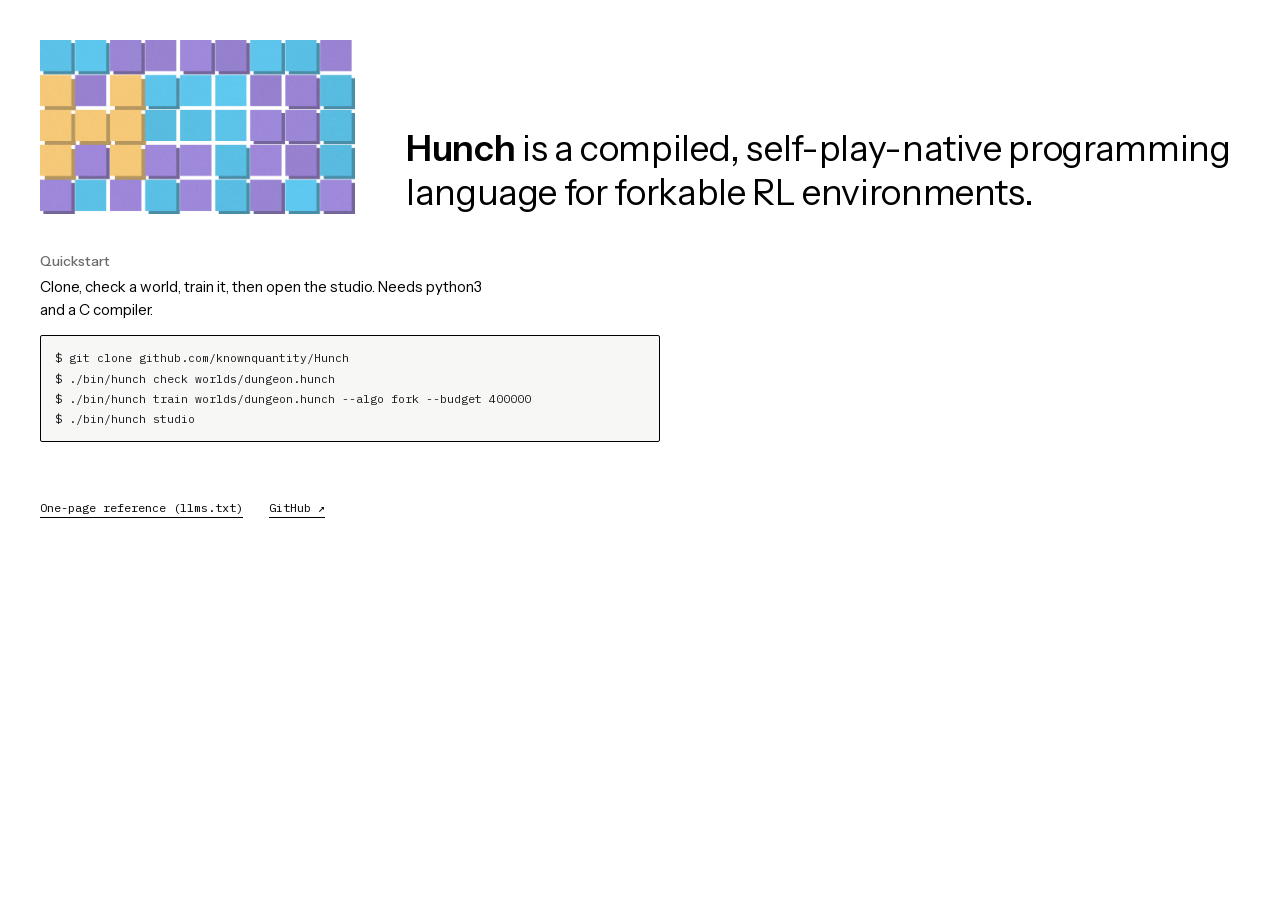
==== site/index.html @ 7365aa73 "Hunch: a small language for RL and self-play worlds Write the rules of a world in one file and leave" ====
<!doctype html>
<html lang="en">
<head>
<meta charset="utf-8">
<meta name="viewport" content="width=device-width, initial-scale=1">
<title>Hunch</title>
<meta name="description" content="Zero-dependency language for forkable RL environments">
<link rel="icon" href="favicon.ico?v=3" sizes="16x16 32x32 48x48" type="image/x-icon">
<link rel="icon" type="image/png" sizes="32x32" href="assets/icon-32.png">
<link rel="apple-touch-icon" href="assets/icon-180.png">
<link rel="alternate" type="text/plain" href="llms.txt" title="Hunch — one page, complete">

<meta property="og:site_name" content="Hunch">
<meta property="og:type" content="website">
<meta property="og:title" content="Hunch">
<meta property="og:description" content="Zero-dependency language for forkable RL environments">
<!-- og:image should become absolute once the site has a domain -->
<meta property="og:image" content="assets/hunch-card-1200x630.png">
<meta property="og:image:width" content="1200">
<meta property="og:image:height" content="630">

<meta name="twitter:card" content="summary_large_image">
<meta name="twitter:title" content="Hunch">
<meta name="twitter:description" content="Zero-dependency language for forkable RL environments">
<meta name="twitter:image" content="assets/hunch-card-1200x630.png">
<meta name="color-scheme" content="light">
<style>
  @font-face {
    font-family: "Instrument Sans";
    src: url("assets/fonts/instrument-sans.woff2") format("woff2");
    font-weight: 400 700;
    font-display: swap;
  }
  @font-face {
    font-family: "IBM Plex Mono";
    src: url("assets/fonts/plex-mono-400.woff2") format("woff2");
    font-weight: 400;
    font-display: swap;
  }

  :root {
    --ink: #000;
    --muted: #6b6b6b;
    --panel: #f7f7f5;
    --sans: "Instrument Sans", ui-sans-serif, system-ui, sans-serif;
    --mono: "IBM Plex Mono", ui-monospace, SFMono-Regular, Menlo, monospace;
  }

  * { box-sizing: border-box; }
  html, body { height: 100%; }

  body {
    margin: 0;
    background: #fff;
    color: var(--ink);
    font-family: var(--sans);
    font-size: 16px;
    line-height: 1.5;
  }

  ::selection { background: #ded3f7; }

  code, pre { font-family: var(--mono); }

  /* ---------- page ---------- */

  main {
    display: flex;
    flex-direction: column;
    min-height: 100dvh;
    padding: 40px;
  }

  .hero {
    display: flex;
    align-items: stretch;
    gap: clamp(32px, 4vw, 64px);
  }

  /* ---------- the card ---------- */

  .art {
    position: relative;
    flex: none;
    width: min(315px, 100%);
    line-height: 0;
  }
  .art img { display: block; width: 100%; height: auto; }

  .overlay {
    position: absolute;
    inset: 0;
    display: grid;
    grid-template-columns: repeat(9, 1fr);
    grid-template-rows: repeat(5, 1fr);
  }

  .hit {
    cursor: pointer;
    background: transparent;
    transition: background 160ms ease;
  }

  .overlay[data-focus] .hit { background: rgba(255, 255, 255, 0.74); }
  .overlay[data-focus] .hit.on { background: transparent; }

  /* ---------- the copy ---------- */

  .copy {
    flex: 1;
    min-width: 0;
    display: flex;
    flex-direction: column;
    justify-content: flex-end;
    container-type: inline-size;
  }

  .sentence {
    margin: 0;
    font-size: 28px;
    font-size: clamp(22px, 4.3cqw, 56px);
    line-height: 1.22;
    letter-spacing: -0.01em;
    font-weight: 400;
    text-wrap: balance;
  }
  .sentence strong { font-weight: 600; }

  .sentence .nw { white-space: nowrap; }

  .panel {
    max-width: 620px;
    margin-top: 40px;
    padding-top: 0;
    min-height: 230px;
  }

  .label {
    margin: 0 0 8px;
    font: 500 14px/1 var(--sans);
    color: var(--muted);
  }

  .desc { margin: 0 0 14px; font-size: 15px; max-width: 46ch; }

  .codebox {
    margin: 0;
    max-width: 100%;
    padding: 12px 14px;
    background: var(--panel);
    border: 1px solid #000;
    border-radius: 2px;
    font: 400 11.5px/1.75 var(--mono);
    color: #1a1b1e;
  }

  .cmd {
    display: grid;
    grid-template-columns: minmax(0, 1fr) 14px;
    gap: 10px;
    align-items: start;
  }

  .cmd code {
    font: inherit;
    white-space: pre-wrap;
    overflow-wrap: anywhere;
  }

  .copy-btn {
    appearance: none;
    border: 0;
    background: none;
    padding: 2px 0 0;
    color: var(--muted);
    opacity: 0;
    cursor: pointer;
    line-height: 1;
    transition: opacity 120ms ease;
  }
  .cmd:hover .copy-btn,
  .copy-btn:focus-visible { opacity: 1; }
  .copy-btn:hover { color: var(--ink); }
  .copy-btn.ok { opacity: 1; color: var(--ink); }

  /* ---------- keyboard / links ---------- */
  .hit { display: block; }
  .hit:focus-visible {
    outline: 2px solid #000;
    outline-offset: -2px;
    position: relative;
    z-index: 2;
  }

  .links {
    display: flex;
    gap: 26px;
    align-self: flex-start;
    margin-top: 18px;
  }

  .repo {
    display: inline-block;
    font: 400 12px/1 var(--mono);
    color: var(--ink);
    text-decoration: none;
    border-bottom: 1px solid var(--ink);
    padding-bottom: 3px;
  }
  .repo:hover { opacity: 0.6; }

  /* ---------- the fall ---------- */

  .drop-layer {
    position: fixed;
    inset: 0;
    overflow: hidden;
    pointer-events: none;
    z-index: 60;
  }

  .falling {
    position: fixed;
    border-radius: 2px;
    will-change: transform;
    animation-name: fall;
    animation-timing-function: cubic-bezier(0.4, 0, 1, 1);
    animation-fill-mode: forwards;
  }

  @keyframes fall {
    to { transform: translate(var(--dx), 110vh) rotate(var(--rot)); }
  }

  @media (max-width: 900px) {
    main { padding: 24px 24px 64px; }
    .hero {
      flex-direction: column;
      gap: 24px;
    }
    .panel { margin-top: 28px; min-height: 0; }
  }
</style>
</head>
<body>

<main>
  <div class="hero">
  <div class="art">
    <img src="assets/hunch-card.png?v=2"
         alt="Hunch — a riso-printed grid of cyan, purple and yellow cells forming an H">
    <div class="overlay" id="overlay" role="navigation" aria-label="Hunch sections"></div>
  </div>

    <div class="copy">
      <p class="sentence"><strong>Hunch</strong> is a compiled, <span class="nw">self-play-native</span> programming language for forkable RL environments.</p></div>
  </div>

  <div class="panel" id="panel">
      <p class="label" id="label">Quickstart</p>
      <p class="desc" id="desc">Clone, check a world, train it, then open the studio. Needs python3 and a C compiler.</p>
    <pre class="codebox" id="code">$ git clone github.com/knownquantity/Hunch
$ ./bin/hunch check worlds/dungeon.hunch
$ ./bin/hunch train worlds/dungeon.hunch --algo fork --budget 400000
$ ./bin/hunch studio</pre>
  </div>

  <div class="links">
    <a class="repo" href="llms.txt">One-page reference (llms.txt)</a>
    <a class="repo" href="https://github.com/knownquantity/Hunch">GitHub ↗</a>
  </div>
</main>

<script>
  const PATTERN = [
    "ccppppccp",
    "ypycccppc",
    "yyycccppc",
    "ypyppcppc",
    "pcpcpcpcp"
  ];
  const REGION = { y: 'home', p: 'docs', c: 'studio' };

  const COPY = {
    home: {
      label: 'Quickstart',
      desc: 'Clone, check a world, train it, then open the studio. Needs python3 and a C compiler.',
      code: '$ git clone github.com/knownquantity/Hunch\n$ ./bin/hunch check worlds/dungeon.hunch\n$ ./bin/hunch train worlds/dungeon.hunch --algo fork --budget 400000\n$ ./bin/hunch studio'
    },
    docs: {
      label: 'Docs',
      desc: 'The whole language on one page: state, step, reward, and the hunch blank. Generated from the same source as the cheat sheet.',
      code: 'world Dungeon\nstate { x: int = 1; y: int = 1; }\nstep {\n  let a = hunch hero([x / 6.0, y / 6.0], 4);\n}'
    },
    studio: {
      label: 'Studio',
      desc: 'Replay the four trained worlds, step the policy, and fork a decision to see what the other actions were worth.',
      code: '$ ./bin/hunch studio'
    }
  };

  const overlay = document.getElementById('overlay');
  const label = document.getElementById('label');
  const desc = document.getElementById('desc');
  const code = document.getElementById('code');

  const LABEL = { home: 'Home', docs: 'Documentation', studio: 'Studio' };
  const ORDER = { home: 0, docs: 1, studio: 2 };
  const seen = new Set();

  // DOM order sets the tab order (Home, Docs, Studio); grid placement keeps the art intact
  const cells = [];
  PATTERN.forEach((row, r) => [...row].forEach((ch, c) => cells.push({ ch, r, c })));
  cells.sort((a, b) =>
    ORDER[REGION[a.ch]] - ORDER[REGION[b.ch]] || a.r - b.r || a.c - b.c);

  cells.forEach(({ ch, r, c }) => {
    const region = REGION[ch];
    const hit = document.createElement('a');
    hit.className = 'hit ' + ch;
    hit.dataset.region = region;
    hit.href = '#' + region;
    hit.style.gridRow = r + 1;
    hit.style.gridColumn = c + 1;
    if (!seen.has(region)) {
      hit.setAttribute('aria-label', LABEL[region]);
      seen.add(region);
    } else {
      hit.tabIndex = -1;
      hit.setAttribute('aria-hidden', 'true');
    }
    overlay.appendChild(hit);
  });

  let pinned = null;

  const COPY_ICON = '<svg viewBox="0 0 24 24" width="11" height="11" fill="none" stroke="currentColor" stroke-width="2" aria-hidden="true"><rect x="9" y="9" width="12" height="12" rx="2"/><path d="M5 15V5a2 2 0 0 1 2-2h10"/></svg>';
  const CHECK_ICON = '<svg viewBox="0 0 24 24" width="11" height="11" fill="none" stroke="currentColor" stroke-width="2.4" aria-hidden="true"><path d="M4 12.5l5 5L20 6"/></svg>';

  function renderCode(text) {
    code.innerHTML = '';
    text.split('\n').forEach(line => {
      const row = document.createElement('div');
      row.className = 'cmd';
      const c = document.createElement('code');
      c.textContent = line || ' ';
      const b = document.createElement('button');
      b.type = 'button';
      b.className = 'copy-btn';
      b.setAttribute('aria-label', 'Copy line');
      b.innerHTML = COPY_ICON;
      b.addEventListener('click', async () => {
        try {
          await navigator.clipboard.writeText(line);
        } catch {
          const t = document.createElement('textarea');
          t.value = line;
          document.body.appendChild(t);
          t.select();
          document.execCommand('copy');
          t.remove();
        }
        b.innerHTML = CHECK_ICON;
        b.classList.add('ok');
        setTimeout(() => { b.innerHTML = COPY_ICON; b.classList.remove('ok'); }, 1200);
      });
      row.append(c, b);
      code.appendChild(row);
    });
  }

  function show(region) {
    const info = COPY[region] || COPY.home;
    if (region) overlay.dataset.focus = region;
    else overlay.removeAttribute('data-focus');
    overlay.querySelectorAll('.hit').forEach(h =>
      h.classList.toggle('on', h.dataset.region === region));
    label.textContent = info.label;
    desc.textContent = info.desc;
    renderCode(info.code);
  }

  renderCode(code.textContent);

  function select(region, updateUrl) {
    pinned = region;
    show(region);
    if (updateUrl) {
      // mock routing; swap for /docs/ and /studio/ when those pages exist
      history.replaceState(null, '', region ? '#' + region : location.pathname);
    }
  }

  // restore a selection from the URL
  const fromHash = location.hash.replace('#', '');
  if (COPY[fromHash]) select(fromHash, false);

  overlay.addEventListener('mouseover', e => {
    if (pinned) return;
    const hit = e.target.closest('.hit');
    if (hit) show(hit.dataset.region);
  });

  overlay.addEventListener('mouseleave', () => {
    if (!pinned) show(null);
  });

  /* ---------- the fall ---------- */

  const dropLayer = document.createElement('div');
  dropLayer.className = 'drop-layer';
  document.body.appendChild(dropLayer);

  const cardImg = document.querySelector('.art img');
  const played = new Set();
  const reduceMotion = matchMedia('(prefers-reduced-motion: reduce)').matches;

  function dropRegion(region) {
    if (played.has(region)) return;
    played.add(region);
    if (reduceMotion) return;

    const view = cardImg.getBoundingClientRect();
    const cells = [...overlay.querySelectorAll('.hit')]
      .filter(h => h.dataset.region === region);

    cells.forEach(hit => {
      const r = hit.getBoundingClientRect();
      const piece = document.createElement('div');
      piece.className = 'falling';
      piece.style.left = r.left + 'px';
      piece.style.top = r.top + 'px';
      piece.style.width = r.width + 'px';
      piece.style.height = r.height + 'px';
      piece.style.backgroundImage = 'url("assets/hunch-card.png?v=2")';
      piece.style.backgroundSize = view.width + 'px ' + view.height + 'px';
      piece.style.backgroundPosition =
        -(r.left - view.left) + 'px ' + -(r.top - view.top) + 'px';
      piece.style.setProperty('--dx', (Math.random() * 90 - 45).toFixed(1) + 'px');
      piece.style.setProperty('--rot', (Math.random() * 30 - 15).toFixed(1) + 'deg');
      piece.style.animationDelay = (Math.random() * 90).toFixed(0) + 'ms';
      piece.style.animationDuration = (900 + Math.random() * 500).toFixed(0) + 'ms';
      dropLayer.appendChild(piece);
      piece.addEventListener('animationend', () => piece.remove(), { once: true });
    });
  }

  overlay.addEventListener('click', e => {
    const hit = e.target.closest('.hit');
    if (!hit) return;
    e.preventDefault();
    const region = hit.dataset.region;
    // clicking the selected colour again clears it
    select(region === pinned ? null : region, true);
    dropRegion(region);
    hit.blur();
  });

  addEventListener('keydown', e => {
    if (e.key === 'Escape' && pinned) select(null, true);
  });

  // clicking anywhere outside the card clears the selection
  document.addEventListener('click', e => {
    if (e.target.closest('.overlay')) return;
    if (!pinned) return;
    select(null, true);
  });
</script>

</body>
</html>
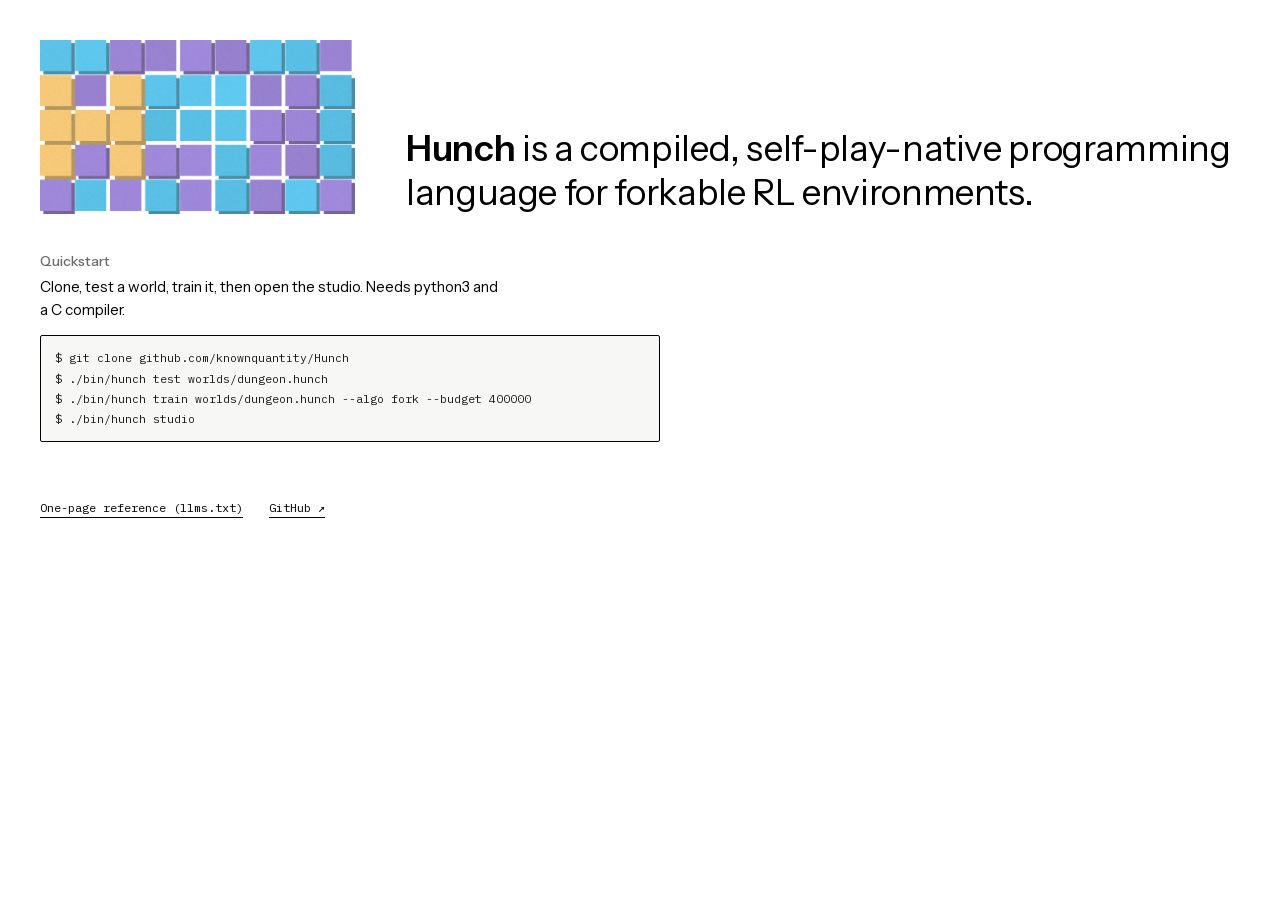
==== commit e1e6075b: "Make train search worlds too big to solve; trim the commands and the README train: when a world cann" ====
--- a/site/index.html
+++ b/site/index.html
@@ -258,9 +258,9 @@
 
   <div class="panel" id="panel">
       <p class="label" id="label">Quickstart</p>
-      <p class="desc" id="desc">Clone, check a world, train it, then open the studio. Needs python3 and a C compiler.</p>
+      <p class="desc" id="desc">Clone, test a world, train it, then open the studio. Needs python3 and a C compiler.</p>
     <pre class="codebox" id="code">$ git clone github.com/knownquantity/Hunch
-$ ./bin/hunch check worlds/dungeon.hunch
+$ ./bin/hunch test worlds/dungeon.hunch
 $ ./bin/hunch train worlds/dungeon.hunch --algo fork --budget 400000
 $ ./bin/hunch studio</pre>
   </div>
@@ -284,8 +284,8 @@
   const COPY = {
     home: {
       label: 'Quickstart',
-      desc: 'Clone, check a world, train it, then open the studio. Needs python3 and a C compiler.',
-      code: '$ git clone github.com/knownquantity/Hunch\n$ ./bin/hunch check worlds/dungeon.hunch\n$ ./bin/hunch train worlds/dungeon.hunch --algo fork --budget 400000\n$ ./bin/hunch studio'
+      desc: 'Clone, test a world, train it, then open the studio. Needs python3 and a C compiler.',
+      code: '$ git clone github.com/knownquantity/Hunch\n$ ./bin/hunch test worlds/dungeon.hunch\n$ ./bin/hunch train worlds/dungeon.hunch --algo fork --budget 400000\n$ ./bin/hunch studio'
     },
     docs: {
       label: 'Docs',
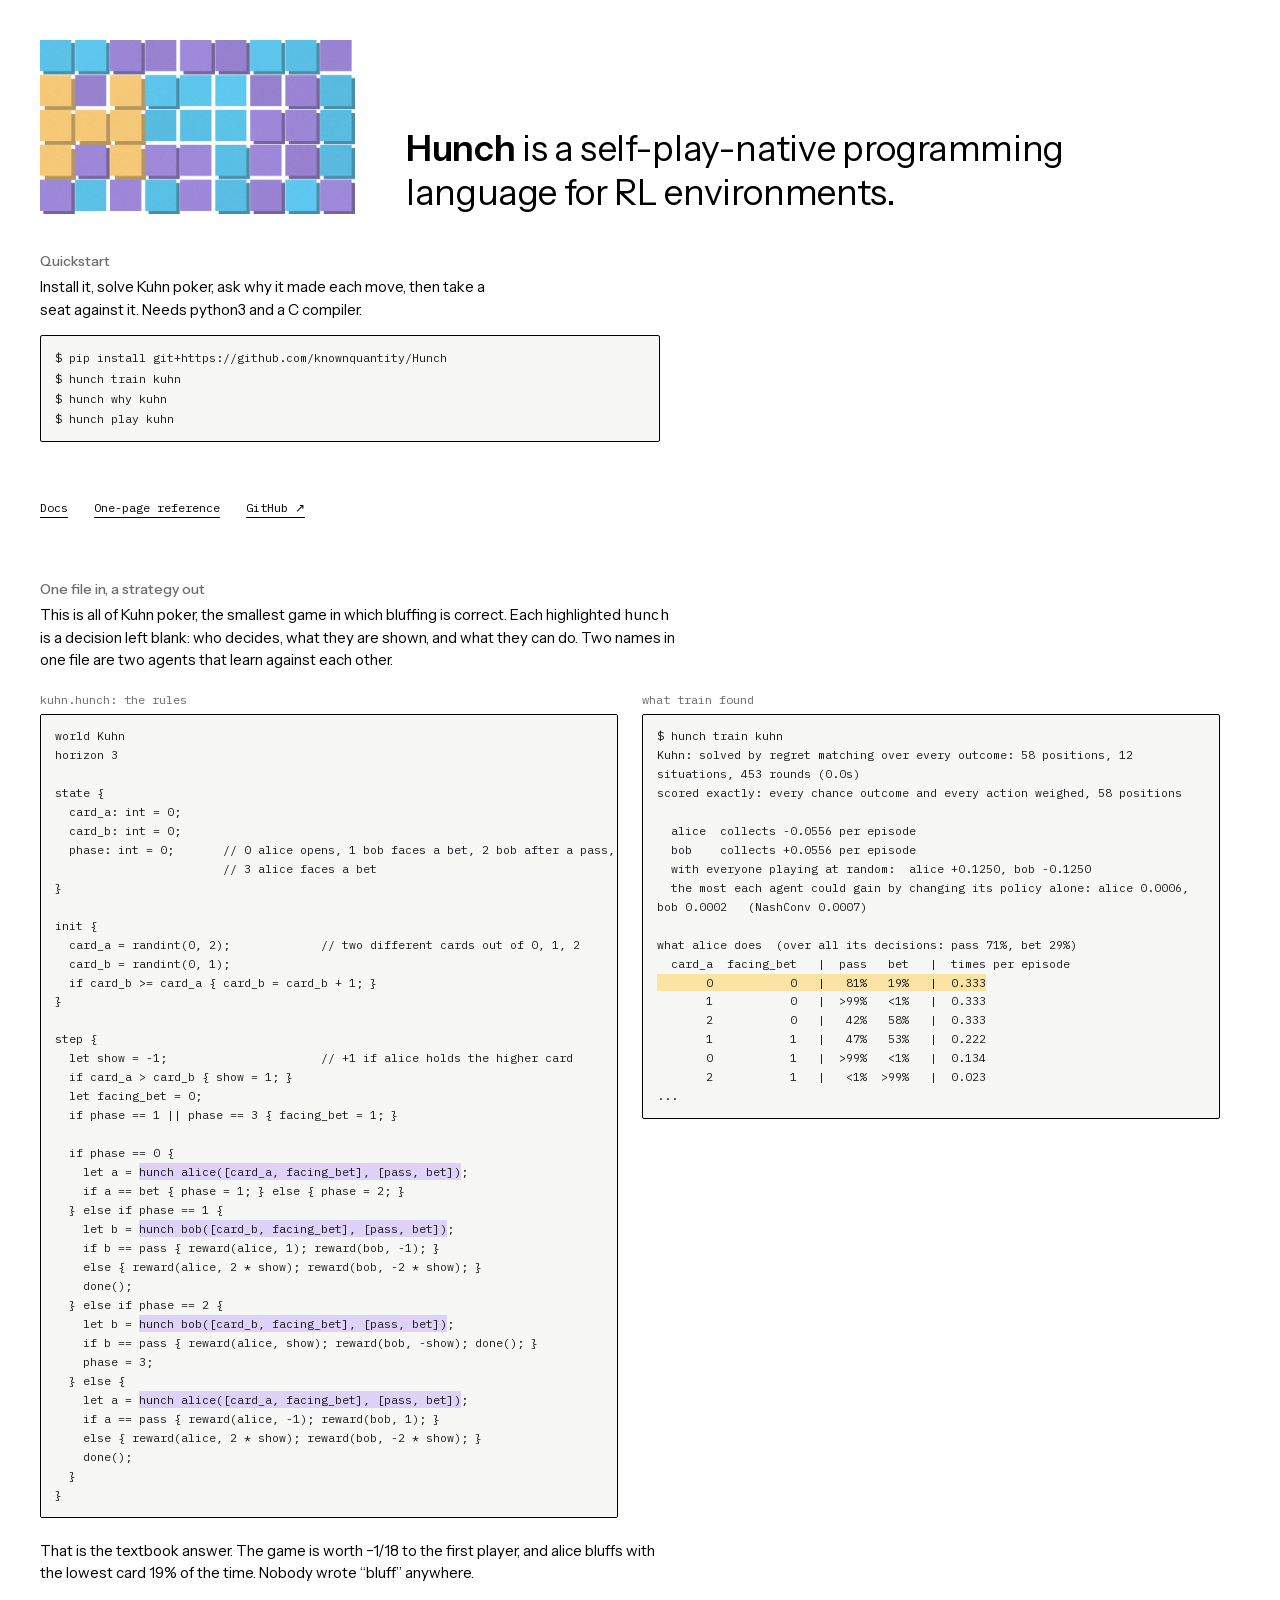
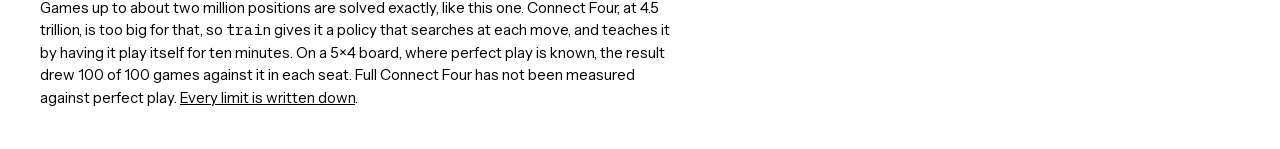
==== commit 358f8fb9: "Rewrite the website: new tagline, quickstart, a worked example, real docs The front page now says "H" ====
--- a/site/index.html
+++ b/site/index.html
@@ -4,7 +4,7 @@
 <meta charset="utf-8">
 <meta name="viewport" content="width=device-width, initial-scale=1">
 <title>Hunch</title>
-<meta name="description" content="Zero-dependency language for forkable RL environments">
+<meta name="description" content="Hunch is a self-play-native programming language for RL environments.">
 <link rel="icon" href="favicon.ico?v=3" sizes="16x16 32x32 48x48" type="image/x-icon">
 <link rel="icon" type="image/png" sizes="32x32" href="assets/icon-32.png">
 <link rel="apple-touch-icon" href="assets/icon-180.png">
@@ -13,16 +13,16 @@
 <meta property="og:site_name" content="Hunch">
 <meta property="og:type" content="website">
 <meta property="og:title" content="Hunch">
-<meta property="og:description" content="Zero-dependency language for forkable RL environments">
-<!-- og:image should become absolute once the site has a domain -->
-<meta property="og:image" content="assets/hunch-card-1200x630.png">
+<meta property="og:description" content="Hunch is a self-play-native programming language for RL environments.">
+<meta property="og:url" content="https://hunch.is/">
+<meta property="og:image" content="https://hunch.is/assets/hunch-card-1200x630.png">
 <meta property="og:image:width" content="1200">
 <meta property="og:image:height" content="630">
 
 <meta name="twitter:card" content="summary_large_image">
 <meta name="twitter:title" content="Hunch">
-<meta name="twitter:description" content="Zero-dependency language for forkable RL environments">
-<meta name="twitter:image" content="assets/hunch-card-1200x630.png">
+<meta name="twitter:description" content="Hunch is a self-play-native programming language for RL environments.">
+<meta name="twitter:image" content="https://hunch.is/assets/hunch-card-1200x630.png">
 <meta name="color-scheme" content="light">
 <style>
   @font-face {
@@ -194,13 +194,15 @@
 
   .links {
     display: flex;
-    gap: 26px;
+    flex-wrap: wrap;
+    gap: 14px 26px;
     align-self: flex-start;
     margin-top: 18px;
   }
 
   .repo {
     display: inline-block;
+    white-space: nowrap;
     font: 400 12px/1 var(--mono);
     color: var(--ink);
     text-decoration: none;
@@ -208,6 +210,49 @@
     padding-bottom: 3px;
   }
   .repo:hover { opacity: 0.6; }
+
+  /* ---------- the worked example ---------- */
+
+  .example { margin-top: 64px; max-width: 1180px; }
+
+  .example .desc { max-width: 64ch; }
+
+  .pair {
+    display: grid;
+    grid-template-columns: minmax(0, 1fr) minmax(0, 1fr);
+    gap: 24px;
+    align-items: start;
+    margin-top: 22px;
+  }
+
+  .pair figure { margin: 0; min-width: 0; }
+
+  .pair figcaption {
+    margin: 0 0 8px;
+    font: 400 12px/1 var(--mono);
+    color: var(--muted);
+  }
+
+  .listing {
+    margin: 0;
+    padding: 12px 14px;
+    background: var(--panel);
+    border: 1px solid #000;
+    border-radius: 2px;
+    font: 400 11.5px/1.65 var(--mono);
+    color: #1a1b1e;
+    white-space: pre;
+    overflow-x: auto;
+  }
+  .listing.out { white-space: pre-wrap; }
+
+  .listing mark { color: inherit; padding: 1px 0; }
+  .listing mark.blank { background: #ded3f7; }
+  .listing mark.found { background: #fbe3a4; }
+
+  .after { margin: 22px 0 0; font-size: 15px; max-width: 64ch; }
+  .after + .after { margin-top: 12px; }
+  .after a { color: var(--ink); }
 
   /* ---------- the fall ---------- */
 
@@ -239,6 +284,9 @@
       gap: 24px;
     }
     .panel { margin-top: 28px; min-height: 0; }
+    .example { margin-top: 56px; }
+    .pair { grid-template-columns: minmax(0, 1fr); }
+    .listing.out { white-space: pre; }
   }
 </style>
 </head>
@@ -249,26 +297,103 @@
   <div class="art">
     <img src="assets/hunch-card.png?v=2"
          alt="Hunch — a riso-printed grid of cyan, purple and yellow cells forming an H">
-    <div class="overlay" id="overlay" role="navigation" aria-label="Hunch sections"></div>
+    <div class="overlay" id="overlay" role="navigation" aria-label="Quickstart, the language, and Python"></div>
   </div>
 
     <div class="copy">
-      <p class="sentence"><strong>Hunch</strong> is a compiled, <span class="nw">self-play-native</span> programming language for forkable RL environments.</p></div>
+      <p class="sentence"><strong>Hunch</strong> is a <span class="nw">self-play-native</span> programming language for RL environments.</p></div>
   </div>
 
   <div class="panel" id="panel">
       <p class="label" id="label">Quickstart</p>
-      <p class="desc" id="desc">Clone, test a world, train it, then open the studio. Needs python3 and a C compiler.</p>
-    <pre class="codebox" id="code">$ git clone github.com/knownquantity/Hunch
-$ ./bin/hunch test worlds/dungeon.hunch
-$ ./bin/hunch train worlds/dungeon.hunch --algo fork --budget 400000
-$ ./bin/hunch studio</pre>
+      <p class="desc" id="desc">Install it, solve Kuhn poker, ask why it made each move, then take a seat against it. Needs python3 and a C compiler.</p>
+    <pre class="codebox" id="code">$ pip install git+https://github.com/knownquantity/Hunch
+$ hunch train kuhn
+$ hunch why kuhn
+$ hunch play kuhn</pre>
   </div>
 
   <div class="links">
-    <a class="repo" href="llms.txt">One-page reference (llms.txt)</a>
+    <a class="repo" href="docs/">Docs</a>
+    <a class="repo" href="llms.txt">One-page reference</a>
     <a class="repo" href="https://github.com/knownquantity/Hunch">GitHub ↗</a>
   </div>
+
+  <section class="example" aria-labelledby="example-title">
+    <p class="label" id="example-title">One file in, a strategy out</p>
+    <p class="desc">This is all of Kuhn poker, the smallest game in which bluffing is correct. Each highlighted <code>hunch</code> is a decision left blank: who decides, what they are shown, and what they can do. Two names in one file are two agents that learn against each other.</p>
+
+    <div class="pair">
+      <figure>
+        <figcaption>kuhn.hunch: the rules</figcaption>
+        <pre class="listing">world Kuhn
+horizon 3
+
+state {
+  card_a: int = 0;
+  card_b: int = 0;
+  phase: int = 0;       // 0 alice opens, 1 bob faces a bet, 2 bob after a pass,
+                        // 3 alice faces a bet
+}
+
+init {
+  card_a = randint(0, 2);             // two different cards out of 0, 1, 2
+  card_b = randint(0, 1);
+  if card_b &gt;= card_a { card_b = card_b + 1; }
+}
+
+step {
+  let show = -1;                      // +1 if alice holds the higher card
+  if card_a &gt; card_b { show = 1; }
+  let facing_bet = 0;
+  if phase == 1 || phase == 3 { facing_bet = 1; }
+
+  if phase == 0 {
+    let a = <mark class="blank">hunch alice([card_a, facing_bet], [pass, bet])</mark>;
+    if a == bet { phase = 1; } else { phase = 2; }
+  } else if phase == 1 {
+    let b = <mark class="blank">hunch bob([card_b, facing_bet], [pass, bet])</mark>;
+    if b == pass { reward(alice, 1); reward(bob, -1); }
+    else { reward(alice, 2 * show); reward(bob, -2 * show); }
+    done();
+  } else if phase == 2 {
+    let b = <mark class="blank">hunch bob([card_b, facing_bet], [pass, bet])</mark>;
+    if b == pass { reward(alice, show); reward(bob, -show); done(); }
+    phase = 3;
+  } else {
+    let a = <mark class="blank">hunch alice([card_a, facing_bet], [pass, bet])</mark>;
+    if a == pass { reward(alice, -1); reward(bob, 1); }
+    else { reward(alice, 2 * show); reward(bob, -2 * show); }
+    done();
+  }
+}</pre>
+      </figure>
+      <figure>
+        <figcaption>what train found</figcaption>
+        <pre class="listing out">$ hunch train kuhn
+Kuhn: solved by regret matching over every outcome: 58 positions, 12 situations, 453 rounds (0.0s)
+scored exactly: every chance outcome and every action weighed, 58 positions
+
+  alice  collects -0.0556 per episode
+  bob    collects +0.0556 per episode
+  with everyone playing at random:  alice +0.1250, bob -0.1250
+  the most each agent could gain by changing its policy alone: alice 0.0006, bob 0.0002   (NashConv 0.0007)
+
+what alice does  (over all its decisions: pass 71%, bet 29%)
+  card_a  facing_bet   |  pass   bet   |  times per episode
+<mark class="found">       0           0   |   81%   19%   |  0.333</mark>
+       1           0   |  &gt;99%   &lt;1%   |  0.333
+       2           0   |   42%   58%   |  0.333
+       1           1   |   47%   53%   |  0.222
+       0           1   |  &gt;99%   &lt;1%   |  0.134
+       2           1   |   &lt;1%  &gt;99%   |  0.023
+...</pre>
+      </figure>
+    </div>
+
+    <p class="after">That is the textbook answer. The game is worth −1/18 to the first player, and alice bluffs with the lowest card 19% of the time. Nobody wrote “bluff” anywhere.</p>
+    <p class="after">Games up to about two million positions are solved exactly, like this one. Connect Four, at 4.5 trillion, is too big for that, so <code>train</code> gives it a policy that searches at each move, and teaches it by having it play itself for ten minutes. On a 5×4 board, where perfect play is known, the result drew 100 of 100 games against it in each seat. Full Connect Four has not been measured against perfect play. <a href="https://github.com/knownquantity/Hunch/blob/main/docs/details.md#limits">Every limit is written down</a>.</p>
+  </section>
 </main>
 
 <script>
@@ -279,23 +404,23 @@
     "ypyppcppc",
     "pcpcpcpcp"
   ];
-  const REGION = { y: 'home', p: 'docs', c: 'studio' };
+  const REGION = { y: 'home', p: 'docs', c: 'python' };
 
   const COPY = {
     home: {
       label: 'Quickstart',
-      desc: 'Clone, test a world, train it, then open the studio. Needs python3 and a C compiler.',
-      code: '$ git clone github.com/knownquantity/Hunch\n$ ./bin/hunch test worlds/dungeon.hunch\n$ ./bin/hunch train worlds/dungeon.hunch --algo fork --budget 400000\n$ ./bin/hunch studio'
+      desc: 'Install it, solve Kuhn poker, ask why it made each move, then take a seat against it. Needs python3 and a C compiler.',
+      code: '$ pip install git+https://github.com/knownquantity/Hunch\n$ hunch train kuhn\n$ hunch why kuhn\n$ hunch play kuhn'
     },
     docs: {
-      label: 'Docs',
-      desc: 'The whole language on one page: state, step, reward, and the hunch blank. Generated from the same source as the cheat sheet.',
-      code: 'world Dungeon\nstate { x: int = 1; y: int = 1; }\nstep {\n  let a = hunch hero([x / 6.0, y / 6.0], 4);\n}'
+      label: 'The language',
+      desc: 'A world is one file: its state, a step, a reward, and a hunch blank wherever something is decided. This one is complete.',
+      code: 'world Walk\nhorizon 10\nstate { x: int = 0; }\nstep {\n  let a = hunch hero([x], [left, right]);\n  if a == right { x = x + 1; } else { x = x - 1; }\n  reward(x);\n}'
     },
-    studio: {
-      label: 'Studio',
-      desc: 'Replay the four trained worlds, step the policy, and fork a decision to see what the other actions were worth.',
-      code: '$ ./bin/hunch studio'
+    python: {
+      label: 'From Python',
+      desc: 'The same file is an environment. Step it, wrap it as gymnasium or PettingZoo, and grade any agent against the solved game.',
+      code: 'import hunch\nworld  = hunch.example("kuhn")\nsolved = world.train()\nenv    = world.env(agents=["alice"], policy=solved)\nprint(world.grade({"alice": lambda obs, legal: "bet"}, against=solved))'
     }
   };
 
@@ -304,8 +429,8 @@
   const desc = document.getElementById('desc');
   const code = document.getElementById('code');
 
-  const LABEL = { home: 'Home', docs: 'Documentation', studio: 'Studio' };
-  const ORDER = { home: 0, docs: 1, studio: 2 };
+  const LABEL = { home: 'Quickstart', docs: 'The language', python: 'From Python' };
+  const ORDER = { home: 0, docs: 1, python: 2 };
   const seen = new Set();
 
   // DOM order sets the tab order (Home, Docs, Studio); grid placement keeps the art intact
@@ -349,12 +474,14 @@
       b.className = 'copy-btn';
       b.setAttribute('aria-label', 'Copy line');
       b.innerHTML = COPY_ICON;
+      // a command is copied without its prompt
+      const copied = line.replace(/^\$ /, '');
       b.addEventListener('click', async () => {
         try {
-          await navigator.clipboard.writeText(line);
+          await navigator.clipboard.writeText(copied);
         } catch {
           const t = document.createElement('textarea');
-          t.value = line;
+          t.value = copied;
           document.body.appendChild(t);
           t.select();
           document.execCommand('copy');
@@ -386,7 +513,6 @@
     pinned = region;
     show(region);
     if (updateUrl) {
-      // mock routing; swap for /docs/ and /studio/ when those pages exist
       history.replaceState(null, '', region ? '#' + region : location.pathname);
     }
   }
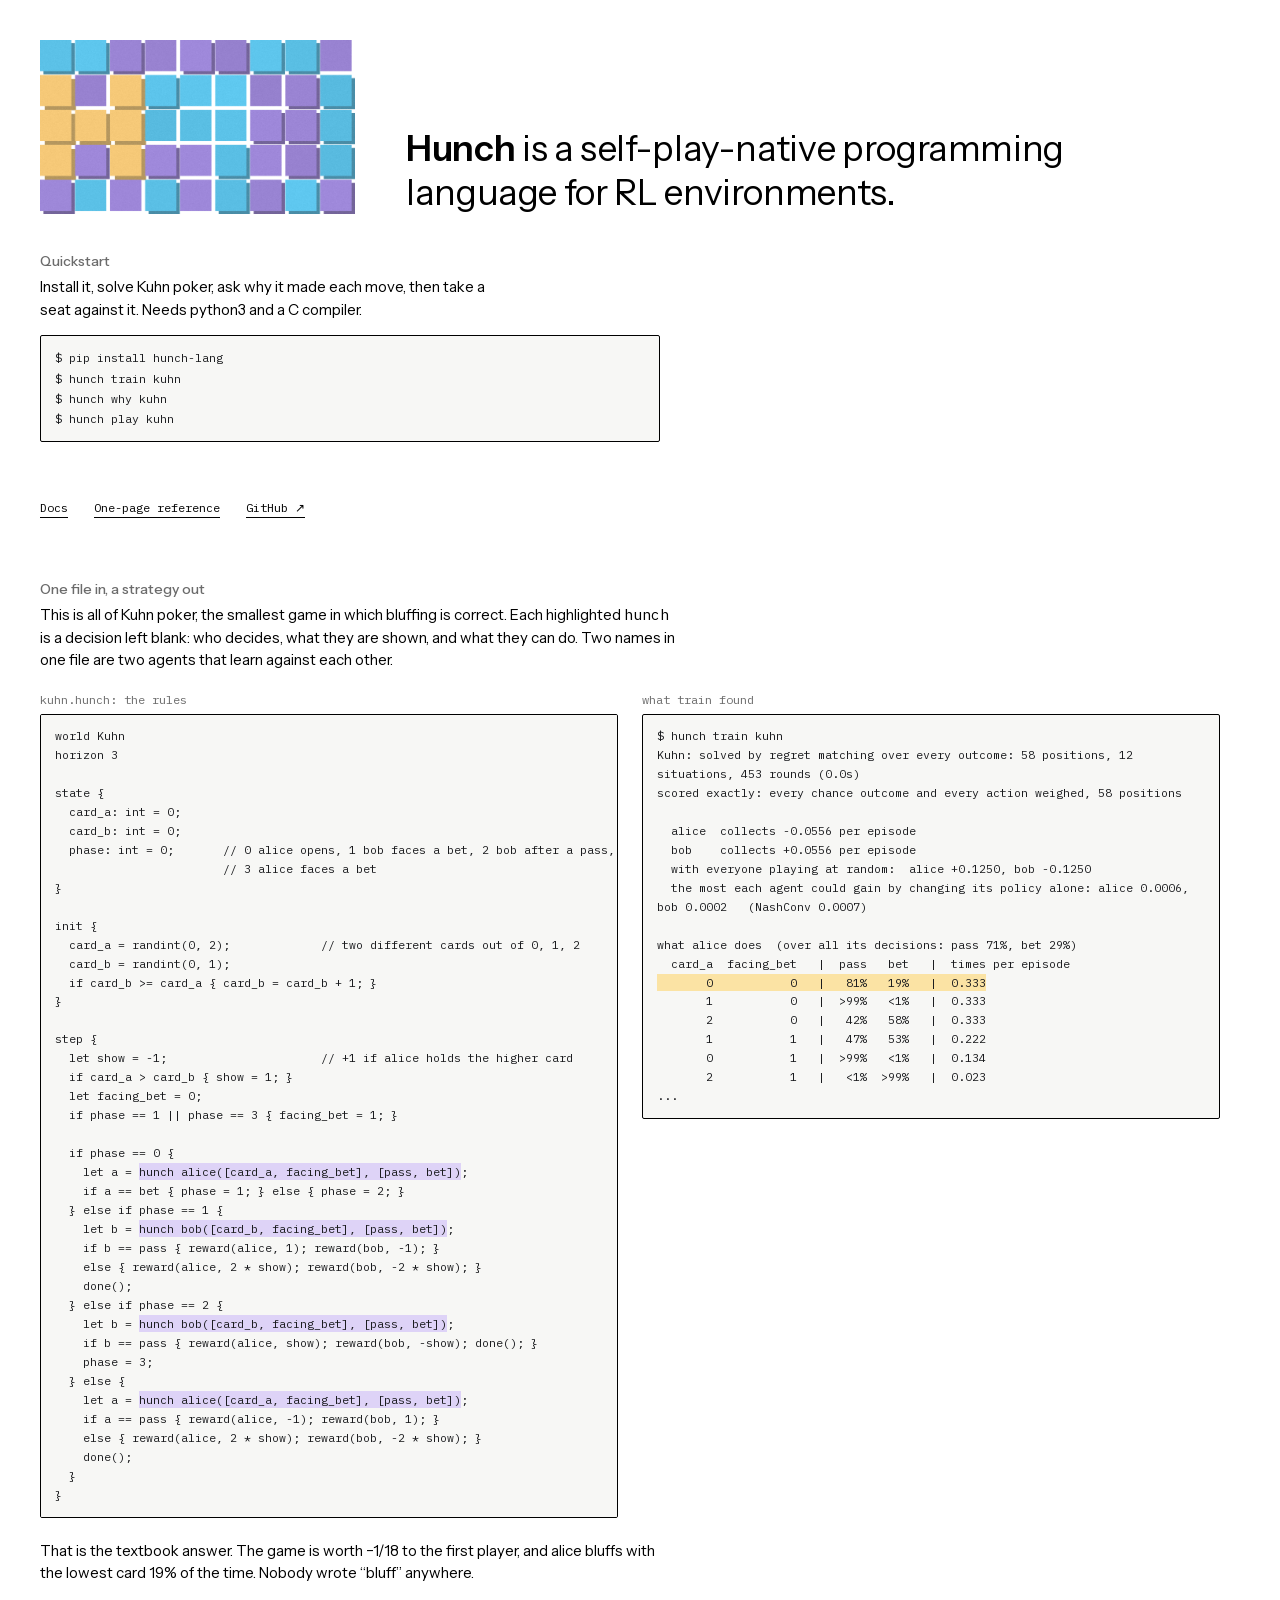
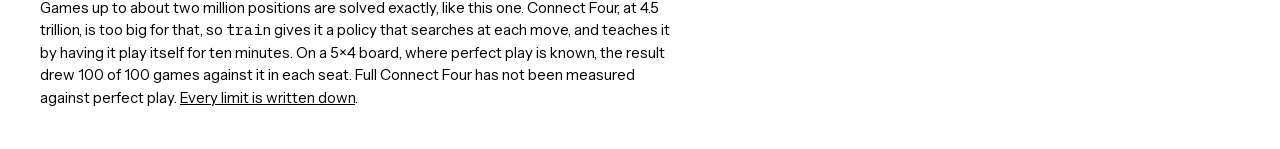
==== commit 80b0baaf: "Install from PyPI: pip install hunch-lang Version 0.4.0 is on PyPI as hunch-lang (the name hunch is " ====
--- a/site/index.html
+++ b/site/index.html
@@ -307,7 +307,7 @@
   <div class="panel" id="panel">
       <p class="label" id="label">Quickstart</p>
       <p class="desc" id="desc">Install it, solve Kuhn poker, ask why it made each move, then take a seat against it. Needs python3 and a C compiler.</p>
-    <pre class="codebox" id="code">$ pip install git+https://github.com/knownquantity/Hunch
+    <pre class="codebox" id="code">$ pip install hunch-lang
 $ hunch train kuhn
 $ hunch why kuhn
 $ hunch play kuhn</pre>
@@ -410,7 +410,7 @@
     home: {
       label: 'Quickstart',
       desc: 'Install it, solve Kuhn poker, ask why it made each move, then take a seat against it. Needs python3 and a C compiler.',
-      code: '$ pip install git+https://github.com/knownquantity/Hunch\n$ hunch train kuhn\n$ hunch why kuhn\n$ hunch play kuhn'
+      code: '$ pip install hunch-lang\n$ hunch train kuhn\n$ hunch why kuhn\n$ hunch play kuhn'
     },
     docs: {
       label: 'The language',
